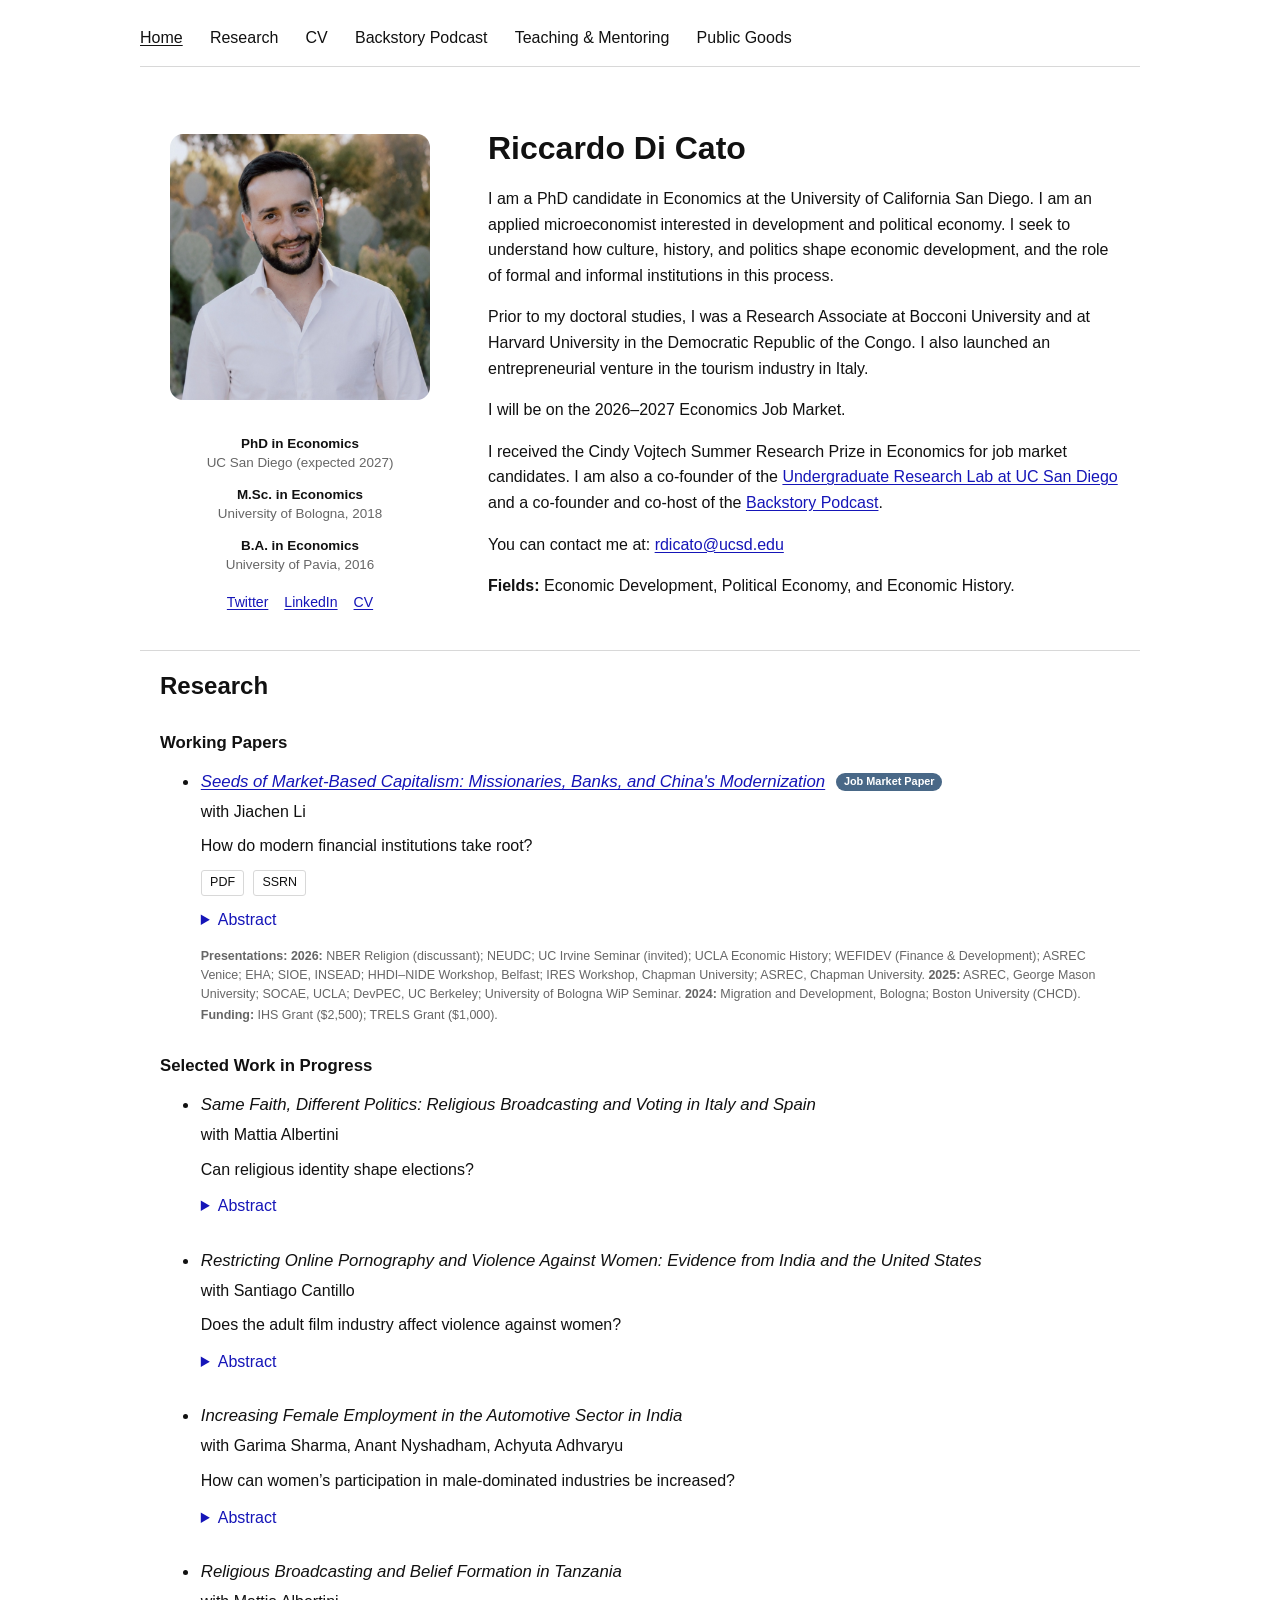
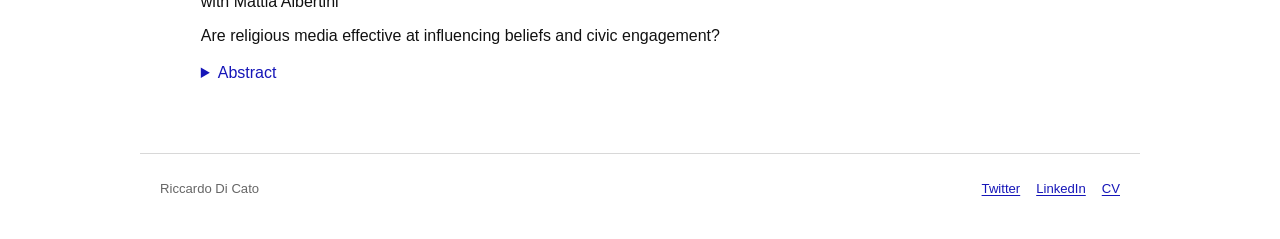
==== index.html @ 7172d078 "Publish latest job market paper" ====
<!doctype html>
<html lang="en">
<head>
  <meta charset="utf-8">
  <meta name="viewport" content="width=device-width, initial-scale=1">
  <meta name="description" content="Riccardo Di Cato, PhD candidate in Economics at UC San Diego.">
  <title>Riccardo Di Cato</title>
  <link rel="canonical" href="https://riccardodicato.com/">
  <meta property="og:type" content="website">
  <meta property="og:title" content="Riccardo Di Cato">
  <meta property="og:description" content="PhD candidate in Economics at UC San Diego working in development economics and political economy.">
  <meta property="og:url" content="https://riccardodicato.com/">
  <meta property="og:image" content="https://riccardodicato.com/assets/images/riccardo-di-cato-2026.jpg">
  <meta name="twitter:card" content="summary_large_image">
  <link rel="stylesheet" href="assets/css/site.css">
  <script type="application/ld+json">
  {
    "@context": "https://schema.org",
    "@type": "Person",
    "name": "Riccardo Di Cato",
    "url": "https://riccardodicato.com/",
    "image": "https://riccardodicato.com/assets/images/riccardo-di-cato-2026.jpg",
    "jobTitle": "PhD Candidate in Economics",
    "affiliation": {
      "@type": "CollegeOrUniversity",
      "name": "University of California San Diego"
    },
    "sameAs": [
      "https://x.com/CatoRiccardo",
      "https://www.linkedin.com/in/dicato/"
    ]
  }
  </script>
</head>
<body>
  <a class="skip-link" href="#home">Skip to content</a>
  <header class="site-header container">
    <nav class="site-nav" aria-label="Primary navigation">
      <a href="#home" aria-current="page">Home</a>
      <a href="#research">Research</a>
      <a href="assets/docs/riccardo-di-cato-cv.pdf?v=20261029220446" target="_blank" rel="noopener">CV</a>
      <a href="media/index.html">Backstory Podcast</a>
      <a href="teaching_research/index.html">Teaching &amp; Mentoring</a>
      <a href="blog/index.html">Public Goods</a>
    </nav>
  </header>

  <main>
    <section class="profile container" id="home">
      <aside class="profile-side">
        <img class="profile-photo" src="assets/images/riccardo-di-cato-2026.jpg" alt="Riccardo Di Cato" width="844" height="1000">
        <p><strong>PhD in Economics</strong>UC San Diego (expected 2027)</p>
        <p><strong>M.Sc. in Economics</strong>University of Bologna, 2018</p>
        <p><strong>B.A. in Economics</strong>University of Pavia, 2016</p>
        <div class="profile-links"><a href="https://x.com/CatoRiccardo" target="_blank" rel="noopener">Twitter</a><a href="https://www.linkedin.com/in/dicato/" target="_blank" rel="noopener">LinkedIn</a><a href="assets/docs/riccardo-di-cato-cv.pdf?v=20261029220446" target="_blank" rel="noopener">CV</a></div>
      </aside>
      <div class="profile-main">
        <h1>Riccardo Di Cato</h1>
        <p>I am a PhD candidate in Economics at the University of California San Diego. I am an applied microeconomist interested in development and political economy. I seek to understand how culture, history, and politics shape economic development, and the role of formal and informal institutions in this process.</p>
        <p>Prior to my doctoral studies, I was a Research Associate at Bocconi University and at Harvard University in the Democratic Republic of the Congo. I also launched an entrepreneurial venture in the tourism industry in Italy.</p>
        <p>I will be on the 2026–2027 Economics Job Market.</p>
        <p>I received the Cindy Vojtech Summer Research Prize in Economics for job market candidates. I am also a co-founder of the <a href="https://economics.ucsd.edu/undergraduate-program/resources/undergraduate-graduate-research-lab/index.html">Undergraduate Research Lab at UC San Diego</a> and a co-founder and co-host of the <a href="https://open.spotify.com/show/6C8bGPyEN6sFWgcxrxDUTs">Backstory Podcast</a>.</p>
        <p>You can contact me at: <a href="mailto:rdicato@ucsd.edu">rdicato@ucsd.edu</a></p>
        <p><strong>Fields:</strong> Economic Development, Political Economy, and Economic History.</p>
      </div>
    </section>

    <section class="section container" id="research">
      <h2><a href="research/index.html">Research</a></h2>
      <h3>Working Papers</h3>
      <ul class="paper-list">
        <li>
          <p class="paper-title"><a href="assets/docs/DiCatoJMP.pdf?v=20261029220446" target="_blank" rel="noopener">Seeds of Market-Based Capitalism: Missionaries, Banks, and China's Modernization</a> <span class="paper-label">Job Market Paper</span></p>
          <p class="coauthors">with Jiachen Li</p>
          <p class="research-question">How do modern financial institutions take root?</p>
          <div class="paper-actions"><a href="assets/docs/DiCatoJMP.pdf?v=20261029220446" target="_blank" rel="noopener">PDF</a><a href="https://papers.ssrn.com/sol3/papers.cfm?abstract_id=5039855" target="_blank" rel="noopener">SSRN</a></div>
          <details><summary>Abstract</summary><p>How do modern financial institutions take root? We study this question in the context of China, which transitioned from traditional to modern banking following its opening to foreign powers in the nineteenth century. We explore the role of Christian missionaries in shaping the adoption of modern banks. Missionaries were among the first foreigners to reach China’s interior and played an important role in educating future bankers and translating the Western knowledge needed to operate these new institutions. Before the Communist takeover in 1949, we use a staggered difference-in-differences design to show that missionary arrival increased the number of modern banks by 31% and, with a delay, the number of enterprises by 27%. We then estimate the long-run effects of mission exposure after 1949 using variation induced by the timing of railway construction relative to national missionary inflows. The effect of missionary activity on banking disappeared under Maoist central planning but re-emerged as markets reopened after 1978. Locations with greater historical mission exposure have higher GDP, more enterprises, and greater foreign investment, indicating broader effects on market-based capitalism. Our findings suggest that the adoption of new economic institutions depends on a complementarity between human capital and an institutional environment in which individuals can use their skills.</p></details>
          <div class="paper-meta"><p><strong>Presentations:</strong> <strong>2026:</strong> NBER Religion (discussant); NEUDC; UC Irvine Seminar (invited); UCLA Economic History; WEFIDEV (Finance &amp; Development); ASREC Venice; EHA; SIOE, INSEAD; HHDI–NIDE Workshop, Belfast; IRES Workshop, Chapman University; ASREC, Chapman University. <strong>2025:</strong> ASREC, George Mason University; SOCAE, UCLA; DevPEC, UC Berkeley; University of Bologna WiP Seminar. <strong>2024:</strong> Migration and Development, Bologna; Boston University (CHCD).</p><p><strong>Funding:</strong> IHS Grant ($2,500); TRELS Grant ($1,000).</p></div>
        </li>
      </ul>
      <h3>Selected Work in Progress</h3>
      <ul class="paper-list">
        <li><p class="paper-title"><em>Same Faith, Different Politics: Religious Broadcasting and Voting in Italy and Spain</em></p><p class="coauthors">with Mattia Albertini</p><p class="research-question">Can religious identity shape elections?</p><details><summary>Abstract</summary><p>How does exposure to the same religious message affect voting across different political contexts? We study <em>Radio Maria</em>, one of the world’s largest Catholic broadcasting networks, in Italy and Spain. We combine municipality-level election results with confidential transmitter data and exploit variation in radio reception induced by local topography, together with time variation from the expansion of the radio network. We find that radio exposure increases support for religiously aligned parties in both countries, but in different political directions. In Italy, exposure shifts votes toward parties in the center, while in Spain it shifts votes toward the right. These differences reflect the historical political representation of Catholic identity, which has been associated with the center in Italy and the right in Spain. The results show that a common religious message can produce different electoral responses depending on the political context in which voters receive it. More broadly, our polarization measures suggest that religious media can have very different implications for political polarization, potentially moderating it in one context while intensifying it in another.</p></details></li>
        <li><p class="paper-title"><em>Restricting Online Pornography and Violence Against Women: Evidence from India and the United States</em></p><p class="coauthors">with Santiago Cantillo</p><p class="research-question">Does the adult film industry affect violence against women?</p><details><summary>Abstract</summary><p>Governments increasingly restrict online pornography in an effort to reduce violence against women. The effect of such restrictions is theoretically ambiguous. Pornography may increase aggression through exposure to degrading or violent content, but it may also displace behaviors that create opportunities for violence. We study two large restrictions in two countries and find opposite effects. In the United States, state age-verification laws raised the cost of access, and induced the largest platforms to withdraw from the treated states. Exploiting the staggered adoption of the age-verification laws, as well as a comparison of adjacent counties across states, we find a decline of 1.3-1.4 (3%) monthly non-sexual assaults against female victims per 100,000 residents. In India, a 2018 nationwide order blocked 827 pornographic websites. We compare places with higher internet access before and after the policy, and instrument with a measure of how costly it was for a geographic location to access internet based on the number of lightnings in the area. In this context, we find that the policy ban increased annual rape incidents by 1.05 per 100,000 residents, while crimes not specifically directed at women do not rise. Both policies materially reduced access. Evidence on circumvention and substitution, offender age, and local age composition and household structure suggests that the balance between exposure and behavioral substitution differs across settings. Pornography restrictions therefore can have a differential effect on violence against women, and evaluating them requires attention to how users adjust to the regulations and to the local context.</p></details></li>
        <li><p class="paper-title"><em>Increasing Female Employment in the Automotive Sector in India</em></p><p class="coauthors">with Garima Sharma, Anant Nyshadham, Achyuta Adhvaryu</p><p class="research-question">How can women’s participation in male-dominated industries be increased?</p><details><summary>Abstract</summary><p>We study whether workplace amenities can help firms attract women into traditionally male-dominated industries. In partnership with a major automotive industry association in India, we conduct a randomized recruitment experiment comparing job offers that vary in the amenities associated with a factory job. These amenities include greater female coworker representation, the option to bring a friend or relative, female supervision, and female human-resources personnel and grievance support. Across 1,190 offers, the peer treatment increases take-up by an estimated 7.2 percentage points, while the other treatment arms have smaller point estimates. Estimated treatment effects are larger in periods with shorter average job-search duration, consistent with amenities having a greater influence on recruitment when outside employment options are better. The findings suggest that peer recruitment can help firms attract women and provide preliminary evidence that workers’ outside options shape their responses to workplace amenities.</p></details></li>
        <li><p class="paper-title"><em>Religious Broadcasting and Belief Formation in Tanzania</em></p><p class="coauthors">with Mattia Albertini</p><p class="research-question">Are religious media effective at influencing beliefs and civic engagement?</p><details><summary>Abstract</summary><p>Can mass religious broadcasting change religious identity and social behavior? We study the expansion of Radio Maria across Tanzania between 2001 and 2024. We combine the staggered rollout of the network’s transmitters with predicted signal strength, individual-level data from Afrobarometer and the Demographic and Health Surveys, and geocoded conflict data from ACLED. Our empirical strategy compares locations with similar proximity to transmitters but different signal reception because of local topography, while accounting for free-space signal, other radio coverage, and location and year fixed effects. Exposure to Radio Maria increases Catholic affiliation and reduces Protestant affiliation, with larger effects in places farther from historical Catholic missions. It also reduces in-person contact with religious leaders, consistent with radio partly substituting for traditional religious institutions. We find little change in most social and intergroup attitudes, but some reduction in conventional political engagement and an increase in protests and religiously connected events. These additional events are not accompanied by more fatalities or violence against civilians. The results show how religious media can reshape affiliation while also affecting civic mobilization.</p></details></li>
      </ul>
    </section>

  </main>

  <footer class="site-footer container"><span>Riccardo Di Cato</span><div class="footer-links"><a href="https://x.com/CatoRiccardo" target="_blank" rel="noopener">Twitter</a><a href="https://www.linkedin.com/in/dicato/" target="_blank" rel="noopener">LinkedIn</a><a href="assets/docs/riccardo-di-cato-cv.pdf?v=20261029220446" target="_blank" rel="noopener">CV</a></div></footer>
</body>
</html>
---- assets/css/site.css ----
:root {
  --text: #111;
  --muted: #666;
  --line: #d8d8d8;
  --link: #1515b8;
  --max: 1000px;
}

* { box-sizing: border-box; }
html { scroll-behavior: smooth; }
body {
  margin: 0;
  color: var(--text);
  background: #fff;
  font-family: Arial, Helvetica, sans-serif;
  font-size: 16px;
  line-height: 1.6;
}
img { max-width: 100%; }
a { color: var(--link); text-underline-offset: 0.12em; }
a:hover { color: #000; }
:focus-visible { outline: 2px solid var(--link); outline-offset: 3px; }

.skip-link {
  position: fixed;
  top: 0;
  left: 0;
  z-index: 50;
  padding: 0.5rem 0.75rem;
  color: #fff;
  background: #000;
  transform: translateY(-120%);
}
.skip-link:focus { transform: translateY(0); }

.container {
  width: min(var(--max), calc(100% - 2rem));
  margin-inline: auto;
}

.site-header { padding-top: 0.55rem; }
.site-nav {
  min-height: 58px;
  display: flex;
  align-items: center;
  gap: 1.7rem;
  border-bottom: 1px solid var(--line);
}
.site-nav a {
  color: var(--text);
  text-decoration: none;
}
.site-nav a:hover,
.site-nav a[aria-current="page"] { text-decoration: underline; }
.menu-button { display: none; }

.profile {
  display: grid;
  grid-template-columns: 280px minmax(0, 1fr);
  gap: 3rem;
  align-items: start;
  padding: 4.2rem 1.25rem 2.2rem;
}
.profile-side { text-align: center; }
.profile-photo {
  width: 260px;
  height: 266px;
  margin: 0 auto 0.9rem;
  border-radius: 5%;
  object-fit: cover;
  object-position: 50% 24%;
}
.profile-side p { margin: 0.75rem 0; color: var(--muted); font-size: 0.84rem; line-height: 1.45; }
.profile-side strong { display: block; color: var(--text); }
.profile-links { display: flex; justify-content: center; gap: 1rem; margin-top: 1rem; font-size: 0.88rem; }
.profile-main h1 {
  margin: -0.35rem 0 1.1rem;
  font-size: 2rem;
  line-height: 1.25;
}
.profile-main p { margin: 0 0 1rem; }

.section {
  padding: 1.2rem 1.25rem 2.4rem;
  border-top: 1px solid var(--line);
  scroll-margin-top: 1rem;
}
.section h2 {
  margin: 0 0 1.55rem;
  font-size: 1.5rem;
  line-height: 1.3;
}
.section h2 a { color: inherit; text-decoration: none; }
.section h2 a:hover { text-decoration: underline; }
.section h3 { margin: 1.8rem 0 0.75rem; font-size: 1.05rem; }

.paper-list { margin: 0; padding-left: 2.45rem; }
.paper-list > li { padding-left: 0.1rem; margin-bottom: 1.8rem; }
.paper-label {
  display: inline-block;
  margin-left: 0.4rem;
  padding: 0.1rem 0.48rem;
  border-radius: 999px;
  color: #fff;
  background: #496887;
  font-size: 0.68rem;
  font-weight: 600;
  line-height: 1.35;
  vertical-align: 0.1rem;
  white-space: nowrap;
}
.paper-title { margin: 0; font-size: 1.05rem; }
.paper-title a { font-style: italic; }
.coauthors { margin: 0.2rem 0 0.55rem; }
.research-question { margin: 0.55rem 0 0.7rem; }
.paper-actions { display: flex; flex-wrap: wrap; gap: 0.55rem; margin: 0.45rem 0 0.7rem; }
.paper-actions a {
  padding: 0.12rem 0.52rem;
  border: 1px solid var(--line);
  border-radius: 3px;
  color: var(--text);
  font-size: 0.78rem;
  text-decoration: none;
}
.paper-actions a:hover { border-color: var(--text); }
details { margin: 0.6rem 0; }
summary { width: fit-content; cursor: pointer; color: var(--link); }
details p { max-width: 850px; margin: 0.7rem 0 0; color: var(--muted); }
.paper-meta { margin-top: 0.9rem; color: var(--muted); font-size: 0.78rem; line-height: 1.5; }
.paper-meta p { margin: 0.15rem 0; }

.episode-grid {
  display: grid;
  grid-template-columns: repeat(3, minmax(0, 1fr));
  gap: 0.9rem;
  margin: 1.4rem 0 1.1rem;
}
.episode-card {
  display: flex;
  min-height: 230px;
  flex-direction: column;
  padding: 1.05rem;
  border: 1px solid var(--line);
  border-radius: 5px;
  background: #fff;
  transition: transform 160ms ease, border-color 160ms ease, box-shadow 160ms ease;
}
.episode-card:hover { transform: translateY(-2px); border-color: #aaa; box-shadow: 0 7px 18px rgba(0,0,0,0.06); }
.episode-card h3 { margin: 0.35rem 0 0.55rem; line-height: 1.4; }
.episode-card h3 a { color: var(--text); text-decoration: none; }
.episode-card h3 a:hover { color: var(--link); }
.episode-card p { margin: 0 0 1rem; color: var(--muted); font-size: 0.88rem; }
.episode-kicker { color: var(--muted); font-size: 0.72rem; letter-spacing: 0.04em; text-transform: uppercase; }
.listen-link { margin-top: auto; font-size: 0.82rem; text-decoration: none; }
.podcast-platforms { margin-top: 1rem; }

.simple-grid {
  display: grid;
  grid-template-columns: repeat(2, minmax(0, 1fr));
  gap: 2.5rem;
}
.simple-grid h3 { margin-top: 0; }
.plain-list { margin: 0; padding-left: 1.25rem; }
.plain-list li + li { margin-top: 0.35rem; }

.post-list { display: grid; gap: 1.5rem; }
.post-preview h3 { margin: 0 0 0.25rem; }
.post-preview p { margin: 0.2rem 0; }
.meta { color: var(--muted); font-size: 0.85rem; }

.page-heading { padding: 3rem 1.25rem 1.8rem; }
.page-heading h1 { margin: 0 0 0.8rem; font-size: 2rem; }
.page-lede { max-width: 680px; margin: 0; color: var(--muted); }
.prose { max-width: 760px; padding: 0 1.25rem 3rem; }
.prose h2 { margin-top: 2.4rem; font-size: 1.45rem; }
.prose h3 { margin-top: 1.8rem; font-size: 1.05rem; }
.prose li + li { margin-top: 0.45rem; }

.cv-links { display: flex; flex-wrap: wrap; gap: 1rem; margin-bottom: 1.5rem; }
.pdf-frame { width: 100%; height: 78vh; min-height: 600px; border: 1px solid var(--line); }
.cv-page { margin: 0; overflow: hidden; }
.cv-direct {
  position: relative;
  width: 100vw;
  height: 100vh;
  background: #e7e7e7;
}
.cv-direct .pdf-frame { width: 100%; height: 100%; min-height: 100vh; border: 0; }
.cv-download {
  position: fixed;
  top: 0.75rem;
  right: 1.25rem;
  z-index: 2;
  padding: 0.4rem 0.7rem;
  border: 1px solid var(--line);
  background: #fff;
  font-size: 0.82rem;
}

/* Long-form posts retain their original dated URLs. */
.nav-wrap {
  width: min(var(--max), calc(100% - 2rem));
  min-height: 58px;
  margin-inline: auto;
  display: flex;
  align-items: center;
  border-bottom: 1px solid var(--line);
}
.nav-wrap .brand { display: none; }
.nav-wrap .site-nav { border: 0; }
.nav-toggle { display: none; }
.page-intro { width: min(760px, calc(100% - 2rem)); margin-inline: auto; padding: 3rem 0 1.5rem; }
.page-intro .eyebrow { margin: 0 0 0.5rem; color: var(--muted); font-size: 0.85rem; }
.page-intro h1 { margin: 0 0 0.8rem; font-size: 2rem; line-height: 1.25; }
.page-intro .lede { margin: 0 0 0.8rem; }
.content-grid { width: min(760px, calc(100% - 2rem)); margin-inline: auto; }
.content-grid.section { border-top: 1px solid var(--line); padding-top: 1rem; }
.content-grid .prose { padding-inline: 0; }
.sidebar-card { display: none; }
.footer-wrap { width: min(var(--max), calc(100% - 2rem)); margin-inline: auto; display: flex; justify-content: space-between; gap: 1.5rem; }
.button-row { display: flex; flex-wrap: wrap; gap: 1rem; }
.button { color: var(--link); }

.section-heading-row {
  display: flex;
  justify-content: space-between;
  gap: 2rem;
  align-items: flex-start;
  margin-bottom: 1.6rem;
}
.section-heading-row h2 { margin-bottom: 0.3rem; }
.section-intro { margin: 0; color: var(--muted); }
.document-link {
  flex: none;
  margin-top: 0.15rem;
  padding: 0.42rem 0.7rem;
  border: 1px solid var(--line);
  border-radius: 3px;
  color: var(--text);
  font-size: 0.82rem;
  text-decoration: none;
}
.document-link:hover { border-color: var(--text); }
.teaching-block {
  padding: 1.35rem 0 0.2rem;
  border-top: 1px solid var(--line);
}
.teaching-block h3 { margin: 0; font-size: 1.08rem; }
.institution-meta { margin: 0.15rem 0 1rem; color: var(--muted); font-size: 0.85rem; }
.course-groups {
  display: block;
}
.course-groups h4 { margin: 0 0 0.55rem; color: var(--muted); font-size: 0.78rem; font-weight: 600; }
.course-list { margin: 0; padding: 0; list-style: none; }
.course-list li {
  display: grid;
  grid-template-columns: minmax(0, 1fr) minmax(120px, 0.65fr);
  gap: 1rem;
  padding: 0.56rem 0;
  border-top: 1px solid #ececec;
  line-height: 1.42;
}
.course-list li > span:last-child { color: var(--muted); font-size: 0.86rem; }
.graduate-courses li {
  padding-left: 0.72rem;
  border-left: 3px solid #9bb8c9;
}
.level-label {
  display: inline-block;
  margin-left: 0.35rem;
  padding: 0.06rem 0.34rem;
  border: 1px solid #b9cbd6;
  border-radius: 999px;
  color: #294e64;
  background: #f3f7f9;
  font-size: 0.68rem;
  font-weight: 600;
  vertical-align: 0.08rem;
}
.compact-block { margin-top: 1.5rem; }
.bocconi-courses { max-width: 710px; }
.bocconi-courses li { grid-template-columns: 1fr; }
.mentoring-panel { max-width: 820px; }
.mentoring-panel h3 { margin-top: 0; }
.mentoring-panel p { margin: 0 0 0.85rem; }

.site-footer {
  display: flex;
  justify-content: space-between;
  gap: 1.5rem;
  padding: 1.5rem 1.25rem 2.5rem;
  border-top: 1px solid var(--line);
  color: var(--muted);
  font-size: 0.82rem;
}
.footer-links { display: flex; flex-wrap: wrap; gap: 1rem; }

@media (max-width: 720px) {
  .site-nav { gap: 0.9rem; overflow-x: auto; padding-bottom: 0.1rem; font-size: 0.9rem; white-space: nowrap; }
  .profile { grid-template-columns: 1fr; gap: 2.2rem; padding-top: 2.8rem; }
  .profile-side { max-width: 330px; margin-inline: auto; }
  .profile-main h1 { font-size: 1.8rem; }
  .simple-grid { grid-template-columns: 1fr; gap: 1.4rem; }
  .section-heading-row { display: block; }
  .document-link { display: inline-block; margin-top: 1rem; }
  .course-groups { grid-template-columns: 1fr; gap: 1.5rem; }
  .episode-grid { grid-template-columns: 1fr; }
  .episode-card { min-height: 0; }
}

@media (max-width: 480px) {
  body { font-size: 15px; }
  .container { width: min(100% - 1rem, var(--max)); }
  .site-nav { min-height: 52px; }
  .profile, .section, .page-heading, .prose, .site-footer { padding-left: 0.75rem; padding-right: 0.75rem; }
  .profile-photo { width: min(260px, 100%); }
  .course-list li { grid-template-columns: 1fr; gap: 0.2rem; }
  .paper-list { padding-left: 1.5rem; }
  .site-footer { flex-direction: column; }
}

@media (prefers-reduced-motion: reduce) {
  html { scroll-behavior: auto; }
}
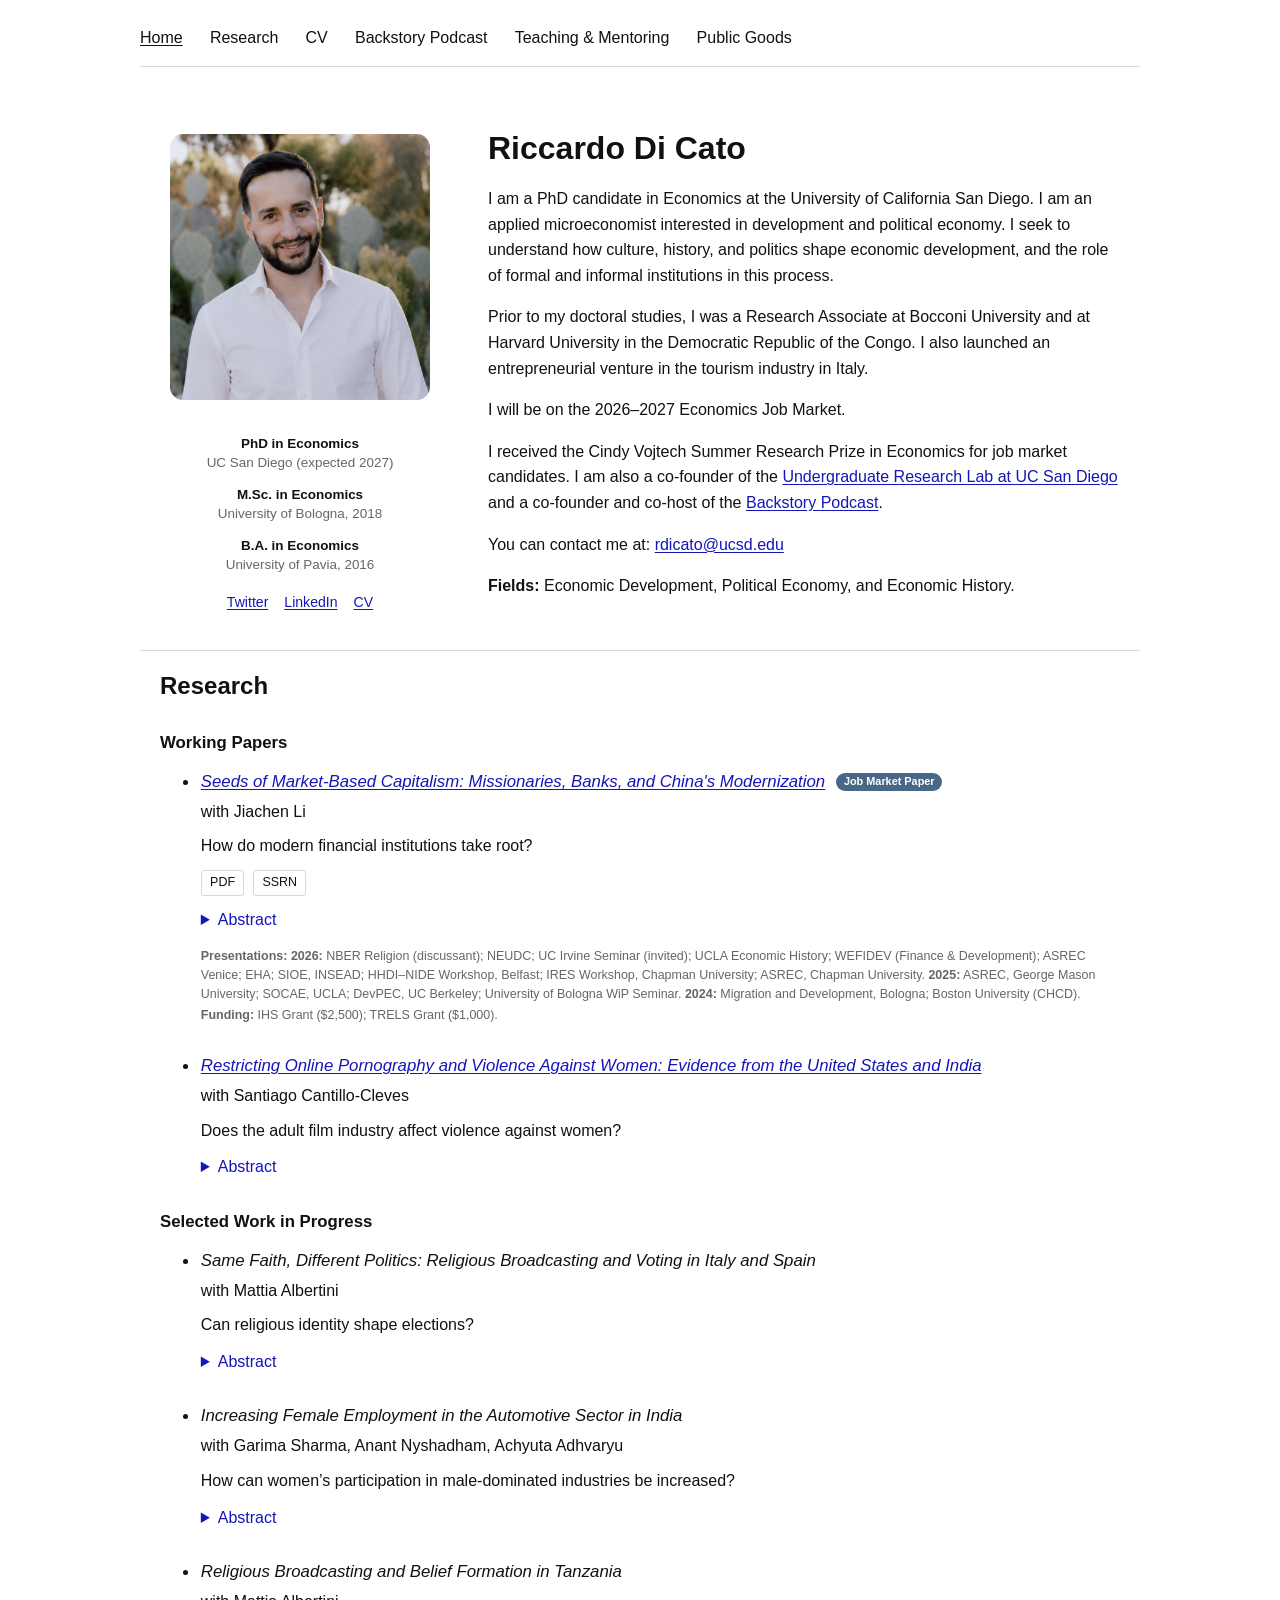
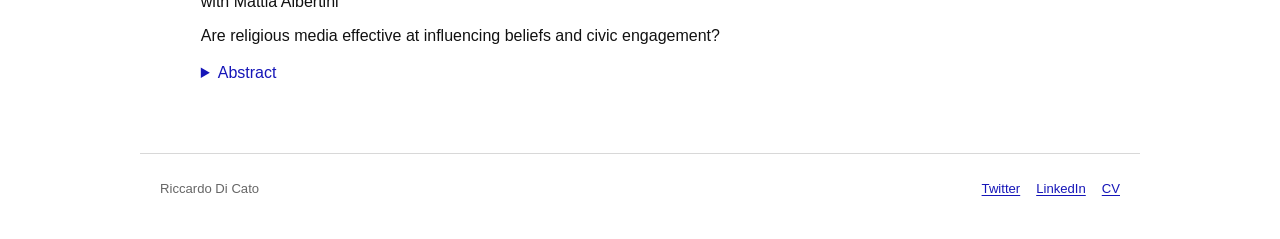
==== commit d4026a75: "Publish pornography paper as working paper" ====
--- a/index.html
+++ b/index.html
@@ -38,7 +38,7 @@
     <nav class="site-nav" aria-label="Primary navigation">
       <a href="#home" aria-current="page">Home</a>
       <a href="#research">Research</a>
-      <a href="assets/docs/riccardo-di-cato-cv.pdf?v=20261029220446" target="_blank" rel="noopener">CV</a>
+      <a href="assets/docs/riccardo-di-cato-cv.pdf?v=20261029235854" target="_blank" rel="noopener">CV</a>
       <a href="media/index.html">Backstory Podcast</a>
       <a href="teaching_research/index.html">Teaching &amp; Mentoring</a>
       <a href="blog/index.html">Public Goods</a>
@@ -52,7 +52,7 @@
         <p><strong>PhD in Economics</strong>UC San Diego (expected 2027)</p>
         <p><strong>M.Sc. in Economics</strong>University of Bologna, 2018</p>
         <p><strong>B.A. in Economics</strong>University of Pavia, 2016</p>
-        <div class="profile-links"><a href="https://x.com/CatoRiccardo" target="_blank" rel="noopener">Twitter</a><a href="https://www.linkedin.com/in/dicato/" target="_blank" rel="noopener">LinkedIn</a><a href="assets/docs/riccardo-di-cato-cv.pdf?v=20261029220446" target="_blank" rel="noopener">CV</a></div>
+        <div class="profile-links"><a href="https://x.com/CatoRiccardo" target="_blank" rel="noopener">Twitter</a><a href="https://www.linkedin.com/in/dicato/" target="_blank" rel="noopener">LinkedIn</a><a href="assets/docs/riccardo-di-cato-cv.pdf?v=20261029235854" target="_blank" rel="noopener">CV</a></div>
       </aside>
       <div class="profile-main">
         <h1>Riccardo Di Cato</h1>
@@ -70,18 +70,18 @@
       <h3>Working Papers</h3>
       <ul class="paper-list">
         <li>
-          <p class="paper-title"><a href="assets/docs/DiCatoJMP.pdf?v=20261029220446" target="_blank" rel="noopener">Seeds of Market-Based Capitalism: Missionaries, Banks, and China's Modernization</a> <span class="paper-label">Job Market Paper</span></p>
+          <p class="paper-title"><a href="assets/docs/DiCatoJMP.pdf?v=20261029235854" target="_blank" rel="noopener">Seeds of Market-Based Capitalism: Missionaries, Banks, and China's Modernization</a> <span class="paper-label">Job Market Paper</span></p>
           <p class="coauthors">with Jiachen Li</p>
           <p class="research-question">How do modern financial institutions take root?</p>
-          <div class="paper-actions"><a href="assets/docs/DiCatoJMP.pdf?v=20261029220446" target="_blank" rel="noopener">PDF</a><a href="https://papers.ssrn.com/sol3/papers.cfm?abstract_id=5039855" target="_blank" rel="noopener">SSRN</a></div>
+          <div class="paper-actions"><a href="assets/docs/DiCatoJMP.pdf?v=20261029235854" target="_blank" rel="noopener">PDF</a><a href="https://papers.ssrn.com/sol3/papers.cfm?abstract_id=5039855" target="_blank" rel="noopener">SSRN</a></div>
           <details><summary>Abstract</summary><p>How do modern financial institutions take root? We study this question in the context of China, which transitioned from traditional to modern banking following its opening to foreign powers in the nineteenth century. We explore the role of Christian missionaries in shaping the adoption of modern banks. Missionaries were among the first foreigners to reach China’s interior and played an important role in educating future bankers and translating the Western knowledge needed to operate these new institutions. Before the Communist takeover in 1949, we use a staggered difference-in-differences design to show that missionary arrival increased the number of modern banks by 31% and, with a delay, the number of enterprises by 27%. We then estimate the long-run effects of mission exposure after 1949 using variation induced by the timing of railway construction relative to national missionary inflows. The effect of missionary activity on banking disappeared under Maoist central planning but re-emerged as markets reopened after 1978. Locations with greater historical mission exposure have higher GDP, more enterprises, and greater foreign investment, indicating broader effects on market-based capitalism. Our findings suggest that the adoption of new economic institutions depends on a complementarity between human capital and an institutional environment in which individuals can use their skills.</p></details>
           <div class="paper-meta"><p><strong>Presentations:</strong> <strong>2026:</strong> NBER Religion (discussant); NEUDC; UC Irvine Seminar (invited); UCLA Economic History; WEFIDEV (Finance &amp; Development); ASREC Venice; EHA; SIOE, INSEAD; HHDI–NIDE Workshop, Belfast; IRES Workshop, Chapman University; ASREC, Chapman University. <strong>2025:</strong> ASREC, George Mason University; SOCAE, UCLA; DevPEC, UC Berkeley; University of Bologna WiP Seminar. <strong>2024:</strong> Migration and Development, Bologna; Boston University (CHCD).</p><p><strong>Funding:</strong> IHS Grant ($2,500); TRELS Grant ($1,000).</p></div>
         </li>
+        <li><p class="paper-title"><a href="assets/docs/CantilloDiCato_PornographyRestrictions.pdf?v=20261029235854" target="_blank" rel="noopener"><em>Restricting Online Pornography and Violence Against Women: Evidence from the United States and India</em></a></p><p class="coauthors">with Santiago Cantillo-Cleves</p><p class="research-question">Does the adult film industry affect violence against women?</p><details><summary>Abstract</summary><p>Governments increasingly restrict online pornography in an effort to reduce violence against women. The effect of such restrictions is theoretically ambiguous. Pornography may increase aggression through exposure to degrading or violent content, but it may also displace behaviors that create opportunities for violence. We study two large restrictions in two countries and find opposite effects. In the United States, state age-verification laws raised the cost of access, and induced the largest platforms to withdraw from the treated states. Exploiting the staggered adoption of the age-verification laws, as well as a comparison of adjacent counties across states, we find a decline of 1.4 (3%) monthly non-sexual assaults against female victims per 100,000 residents. In India, a 2018 nationwide order blocked 827 pornographic websites. We compare places with higher internet access before and after the policy, and instrument with a measure of how costly it was for a geographic location to access internet based on the number of lightnings in the area. We find that the policy ban increased annual rape incidents by 1.05 per 100,000 residents in India, while crimes not specifically directed at women do not rise. Both policies materially reduced access. Evidence on circumvention and substitution, offender age, and local age composition and household structure suggests that the balance between exposure and behavioral substitution differs across settings. Pornography restrictions therefore can have a differential effect on violence against women, and evaluating them requires attention to how users adjust to the regulations and to the local context.</p></details></li>
       </ul>
       <h3>Selected Work in Progress</h3>
       <ul class="paper-list">
         <li><p class="paper-title"><em>Same Faith, Different Politics: Religious Broadcasting and Voting in Italy and Spain</em></p><p class="coauthors">with Mattia Albertini</p><p class="research-question">Can religious identity shape elections?</p><details><summary>Abstract</summary><p>How does exposure to the same religious message affect voting across different political contexts? We study <em>Radio Maria</em>, one of the world’s largest Catholic broadcasting networks, in Italy and Spain. We combine municipality-level election results with confidential transmitter data and exploit variation in radio reception induced by local topography, together with time variation from the expansion of the radio network. We find that radio exposure increases support for religiously aligned parties in both countries, but in different political directions. In Italy, exposure shifts votes toward parties in the center, while in Spain it shifts votes toward the right. These differences reflect the historical political representation of Catholic identity, which has been associated with the center in Italy and the right in Spain. The results show that a common religious message can produce different electoral responses depending on the political context in which voters receive it. More broadly, our polarization measures suggest that religious media can have very different implications for political polarization, potentially moderating it in one context while intensifying it in another.</p></details></li>
-        <li><p class="paper-title"><em>Restricting Online Pornography and Violence Against Women: Evidence from India and the United States</em></p><p class="coauthors">with Santiago Cantillo</p><p class="research-question">Does the adult film industry affect violence against women?</p><details><summary>Abstract</summary><p>Governments increasingly restrict online pornography in an effort to reduce violence against women. The effect of such restrictions is theoretically ambiguous. Pornography may increase aggression through exposure to degrading or violent content, but it may also displace behaviors that create opportunities for violence. We study two large restrictions in two countries and find opposite effects. In the United States, state age-verification laws raised the cost of access, and induced the largest platforms to withdraw from the treated states. Exploiting the staggered adoption of the age-verification laws, as well as a comparison of adjacent counties across states, we find a decline of 1.3-1.4 (3%) monthly non-sexual assaults against female victims per 100,000 residents. In India, a 2018 nationwide order blocked 827 pornographic websites. We compare places with higher internet access before and after the policy, and instrument with a measure of how costly it was for a geographic location to access internet based on the number of lightnings in the area. In this context, we find that the policy ban increased annual rape incidents by 1.05 per 100,000 residents, while crimes not specifically directed at women do not rise. Both policies materially reduced access. Evidence on circumvention and substitution, offender age, and local age composition and household structure suggests that the balance between exposure and behavioral substitution differs across settings. Pornography restrictions therefore can have a differential effect on violence against women, and evaluating them requires attention to how users adjust to the regulations and to the local context.</p></details></li>
         <li><p class="paper-title"><em>Increasing Female Employment in the Automotive Sector in India</em></p><p class="coauthors">with Garima Sharma, Anant Nyshadham, Achyuta Adhvaryu</p><p class="research-question">How can women’s participation in male-dominated industries be increased?</p><details><summary>Abstract</summary><p>We study whether workplace amenities can help firms attract women into traditionally male-dominated industries. In partnership with a major automotive industry association in India, we conduct a randomized recruitment experiment comparing job offers that vary in the amenities associated with a factory job. These amenities include greater female coworker representation, the option to bring a friend or relative, female supervision, and female human-resources personnel and grievance support. Across 1,190 offers, the peer treatment increases take-up by an estimated 7.2 percentage points, while the other treatment arms have smaller point estimates. Estimated treatment effects are larger in periods with shorter average job-search duration, consistent with amenities having a greater influence on recruitment when outside employment options are better. The findings suggest that peer recruitment can help firms attract women and provide preliminary evidence that workers’ outside options shape their responses to workplace amenities.</p></details></li>
         <li><p class="paper-title"><em>Religious Broadcasting and Belief Formation in Tanzania</em></p><p class="coauthors">with Mattia Albertini</p><p class="research-question">Are religious media effective at influencing beliefs and civic engagement?</p><details><summary>Abstract</summary><p>Can mass religious broadcasting change religious identity and social behavior? We study the expansion of Radio Maria across Tanzania between 2001 and 2024. We combine the staggered rollout of the network’s transmitters with predicted signal strength, individual-level data from Afrobarometer and the Demographic and Health Surveys, and geocoded conflict data from ACLED. Our empirical strategy compares locations with similar proximity to transmitters but different signal reception because of local topography, while accounting for free-space signal, other radio coverage, and location and year fixed effects. Exposure to Radio Maria increases Catholic affiliation and reduces Protestant affiliation, with larger effects in places farther from historical Catholic missions. It also reduces in-person contact with religious leaders, consistent with radio partly substituting for traditional religious institutions. We find little change in most social and intergroup attitudes, but some reduction in conventional political engagement and an increase in protests and religiously connected events. These additional events are not accompanied by more fatalities or violence against civilians. The results show how religious media can reshape affiliation while also affecting civic mobilization.</p></details></li>
       </ul>
@@ -89,6 +89,6 @@
 
   </main>
 
-  <footer class="site-footer container"><span>Riccardo Di Cato</span><div class="footer-links"><a href="https://x.com/CatoRiccardo" target="_blank" rel="noopener">Twitter</a><a href="https://www.linkedin.com/in/dicato/" target="_blank" rel="noopener">LinkedIn</a><a href="assets/docs/riccardo-di-cato-cv.pdf?v=20261029220446" target="_blank" rel="noopener">CV</a></div></footer>
+  <footer class="site-footer container"><span>Riccardo Di Cato</span><div class="footer-links"><a href="https://x.com/CatoRiccardo" target="_blank" rel="noopener">Twitter</a><a href="https://www.linkedin.com/in/dicato/" target="_blank" rel="noopener">LinkedIn</a><a href="assets/docs/riccardo-di-cato-cv.pdf?v=20261029235854" target="_blank" rel="noopener">CV</a></div></footer>
 </body>
 </html>
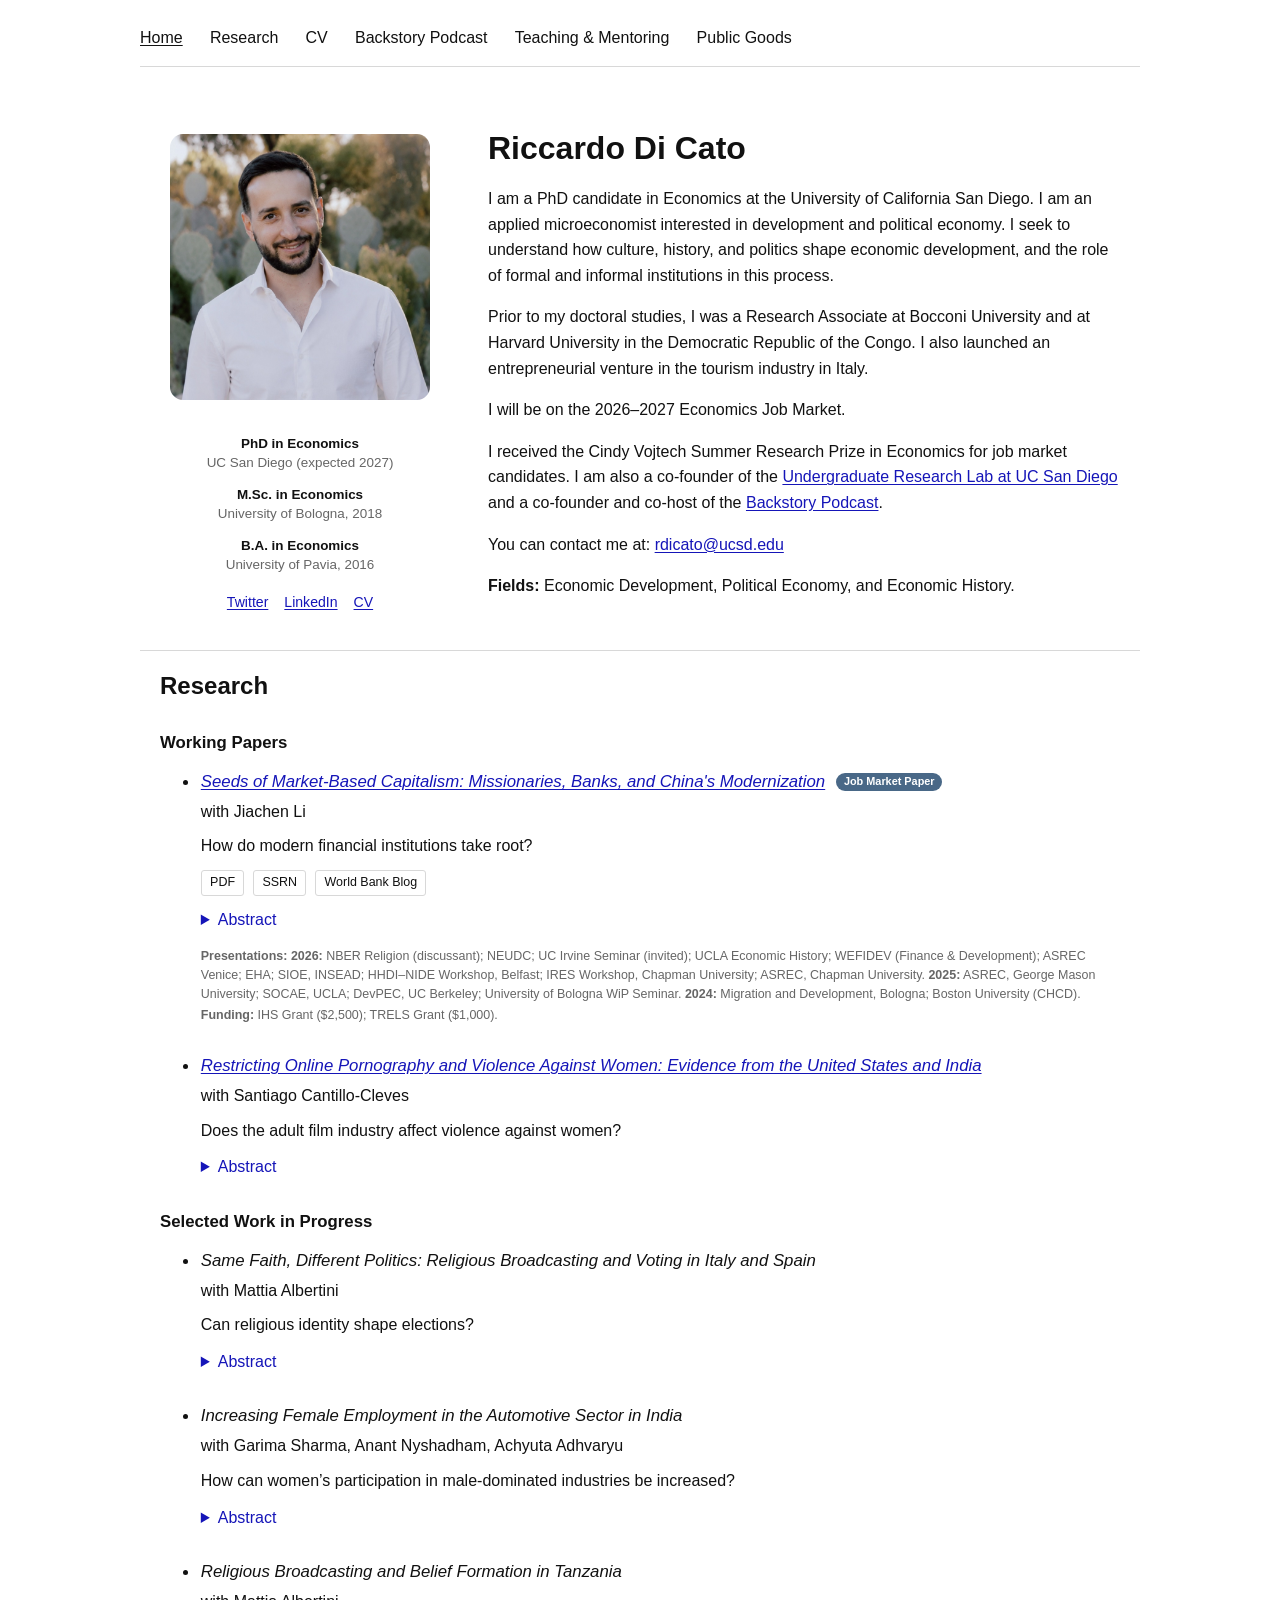
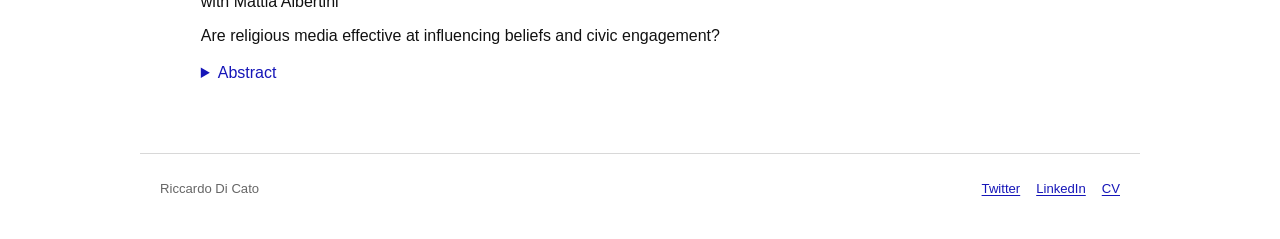
==== commit a440f1c2: "Link World Bank blog from job market paper" ====
--- a/index.html
+++ b/index.html
@@ -38,7 +38,7 @@
     <nav class="site-nav" aria-label="Primary navigation">
       <a href="#home" aria-current="page">Home</a>
       <a href="#research">Research</a>
-      <a href="assets/docs/riccardo-di-cato-cv.pdf?v=20261029235854" target="_blank" rel="noopener">CV</a>
+      <a href="assets/docs/riccardo-di-cato-cv.pdf?v=20261103231024" target="_blank" rel="noopener">CV</a>
       <a href="media/index.html">Backstory Podcast</a>
       <a href="teaching_research/index.html">Teaching &amp; Mentoring</a>
       <a href="blog/index.html">Public Goods</a>
@@ -52,7 +52,7 @@
         <p><strong>PhD in Economics</strong>UC San Diego (expected 2027)</p>
         <p><strong>M.Sc. in Economics</strong>University of Bologna, 2018</p>
         <p><strong>B.A. in Economics</strong>University of Pavia, 2016</p>
-        <div class="profile-links"><a href="https://x.com/CatoRiccardo" target="_blank" rel="noopener">Twitter</a><a href="https://www.linkedin.com/in/dicato/" target="_blank" rel="noopener">LinkedIn</a><a href="assets/docs/riccardo-di-cato-cv.pdf?v=20261029235854" target="_blank" rel="noopener">CV</a></div>
+        <div class="profile-links"><a href="https://x.com/CatoRiccardo" target="_blank" rel="noopener">Twitter</a><a href="https://www.linkedin.com/in/dicato/" target="_blank" rel="noopener">LinkedIn</a><a href="assets/docs/riccardo-di-cato-cv.pdf?v=20261103231024" target="_blank" rel="noopener">CV</a></div>
       </aside>
       <div class="profile-main">
         <h1>Riccardo Di Cato</h1>
@@ -70,14 +70,18 @@
       <h3>Working Papers</h3>
       <ul class="paper-list">
         <li>
-          <p class="paper-title"><a href="assets/docs/DiCatoJMP.pdf?v=20261029235854" target="_blank" rel="noopener">Seeds of Market-Based Capitalism: Missionaries, Banks, and China's Modernization</a> <span class="paper-label">Job Market Paper</span></p>
+          <p class="paper-title"><a href="assets/docs/DiCatoJMP.pdf?v=20261103231024" target="_blank" rel="noopener">Seeds of Market-Based Capitalism: Missionaries, Banks, and China's Modernization</a> <span class="paper-label">Job Market Paper</span></p>
           <p class="coauthors">with Jiachen Li</p>
           <p class="research-question">How do modern financial institutions take root?</p>
-          <div class="paper-actions"><a href="assets/docs/DiCatoJMP.pdf?v=20261029235854" target="_blank" rel="noopener">PDF</a><a href="https://papers.ssrn.com/sol3/papers.cfm?abstract_id=5039855" target="_blank" rel="noopener">SSRN</a></div>
-          <details><summary>Abstract</summary><p>How do modern financial institutions take root? We study this question in the context of China, which transitioned from traditional to modern banking following its opening to foreign powers in the nineteenth century. We explore the role of Christian missionaries in shaping the adoption of modern banks. Missionaries were among the first foreigners to reach China’s interior and played an important role in educating future bankers and translating the Western knowledge needed to operate these new institutions. Before the Communist takeover in 1949, we use a staggered difference-in-differences design to show that missionary arrival increased the number of modern banks by 31% and, with a delay, the number of enterprises by 27%. We then estimate the long-run effects of mission exposure after 1949 using variation induced by the timing of railway construction relative to national missionary inflows. The effect of missionary activity on banking disappeared under Maoist central planning but re-emerged as markets reopened after 1978. Locations with greater historical mission exposure have higher GDP, more enterprises, and greater foreign investment, indicating broader effects on market-based capitalism. Our findings suggest that the adoption of new economic institutions depends on a complementarity between human capital and an institutional environment in which individuals can use their skills.</p></details>
+          <div class="paper-actions">
+            <a href="assets/docs/DiCatoJMP.pdf?v=20261103231024" target="_blank" rel="noopener">PDF</a>
+            <a href="https://papers.ssrn.com/sol3/papers.cfm?abstract_id=5039855" target="_blank" rel="noopener">SSRN</a>
+            <a href="https://blogs.worldbank.org/en/impactevaluations/what-are-the-origins-of-china-s-market-based-capitalism--guest-p" target="_blank" rel="noopener">World Bank Blog</a>
+          </div>
+          <details><summary>Abstract</summary><p>How do modern financial institutions take root? We study this question in the context of China, which transitioned from traditional to modern banking following its opening to foreign powers in the nineteenth century. We explore the role of Christian missionaries in shaping the adoption of modern banks. Missionaries were among the first foreigners to reach China’s interior and played an important role in educating future bankers and translating the Western knowledge needed to operate these new institutions. Before the Communist takeover in 1949, we use a staggered difference-in-differences design to show that missionary arrival increased the number of modern banks by 31% and, with a delay, the number of enterprises by 27%. We then estimate the long-run effects of mission exposure after 1949 using variation induced by the timing of railway construction relative to national missionary inflows. The effect of missionary activity on banking disappeared under Maoist central planning but re-emerged as markets reopened after 1978. Evidence on surviving bankers and returning elites suggests that historical human capital became valuable again as China reopened to markets and reformed its financial system in 1984. Beyond banking, locations with greater historical mission exposure have higher GDP, more enterprises, and greater foreign investment. These findings suggest that missionaries planted the seeds of market-based capitalism, which lay dormant before re-emerging to shape China's modern development.</p></details>
           <div class="paper-meta"><p><strong>Presentations:</strong> <strong>2026:</strong> NBER Religion (discussant); NEUDC; UC Irvine Seminar (invited); UCLA Economic History; WEFIDEV (Finance &amp; Development); ASREC Venice; EHA; SIOE, INSEAD; HHDI–NIDE Workshop, Belfast; IRES Workshop, Chapman University; ASREC, Chapman University. <strong>2025:</strong> ASREC, George Mason University; SOCAE, UCLA; DevPEC, UC Berkeley; University of Bologna WiP Seminar. <strong>2024:</strong> Migration and Development, Bologna; Boston University (CHCD).</p><p><strong>Funding:</strong> IHS Grant ($2,500); TRELS Grant ($1,000).</p></div>
         </li>
-        <li><p class="paper-title"><a href="assets/docs/CantilloDiCato_PornographyRestrictions.pdf?v=20261029235854" target="_blank" rel="noopener"><em>Restricting Online Pornography and Violence Against Women: Evidence from the United States and India</em></a></p><p class="coauthors">with Santiago Cantillo-Cleves</p><p class="research-question">Does the adult film industry affect violence against women?</p><details><summary>Abstract</summary><p>Governments increasingly restrict online pornography in an effort to reduce violence against women. The effect of such restrictions is theoretically ambiguous. Pornography may increase aggression through exposure to degrading or violent content, but it may also displace behaviors that create opportunities for violence. We study two large restrictions in two countries and find opposite effects. In the United States, state age-verification laws raised the cost of access, and induced the largest platforms to withdraw from the treated states. Exploiting the staggered adoption of the age-verification laws, as well as a comparison of adjacent counties across states, we find a decline of 1.4 (3%) monthly non-sexual assaults against female victims per 100,000 residents. In India, a 2018 nationwide order blocked 827 pornographic websites. We compare places with higher internet access before and after the policy, and instrument with a measure of how costly it was for a geographic location to access internet based on the number of lightnings in the area. We find that the policy ban increased annual rape incidents by 1.05 per 100,000 residents in India, while crimes not specifically directed at women do not rise. Both policies materially reduced access. Evidence on circumvention and substitution, offender age, and local age composition and household structure suggests that the balance between exposure and behavioral substitution differs across settings. Pornography restrictions therefore can have a differential effect on violence against women, and evaluating them requires attention to how users adjust to the regulations and to the local context.</p></details></li>
+        <li><p class="paper-title"><a href="assets/docs/CantilloDiCato_PornographyRestrictions.pdf?v=20261103231024" target="_blank" rel="noopener"><em>Restricting Online Pornography and Violence Against Women: Evidence from the United States and India</em></a></p><p class="coauthors">with Santiago Cantillo-Cleves</p><p class="research-question">Does the adult film industry affect violence against women?</p><details><summary>Abstract</summary><p>Governments increasingly restrict online pornography in an effort to reduce violence against women. The effect of such restrictions is theoretically ambiguous. Pornography may increase aggression through exposure to degrading or violent content, but it may also displace behaviors that create opportunities for violence. We study two large restrictions in two countries and find opposite effects. In the United States, state age-verification laws raised the cost of access, and induced the largest platforms to withdraw from the treated states. Exploiting the staggered adoption of the age-verification laws, as well as a comparison of adjacent counties across states, we find a decline of 1.4 (3%) monthly non-sexual assaults against female victims per 100,000 residents. In India, a 2018 nationwide order blocked 827 pornographic websites. We compare places with higher internet access before and after the policy, and instrument with a measure of how costly it was for a geographic location to access the internet based on the number of lightning strikes in the area. We find that the policy ban increased annual rape incidents by 1.05 per 100,000 residents in India, while crimes not specifically directed at women do not rise. Both policies materially reduced access. Evidence on circumvention and substitution, offender age, and local age composition and household structure suggests that the balance between exposure and behavioral substitution differs across settings. Pornography restrictions therefore can have a differential effect on violence against women, and evaluating them requires attention to how users adjust to the regulations and to the local context.</p></details></li>
       </ul>
       <h3>Selected Work in Progress</h3>
       <ul class="paper-list">
@@ -89,6 +93,6 @@
 
   </main>
 
-  <footer class="site-footer container"><span>Riccardo Di Cato</span><div class="footer-links"><a href="https://x.com/CatoRiccardo" target="_blank" rel="noopener">Twitter</a><a href="https://www.linkedin.com/in/dicato/" target="_blank" rel="noopener">LinkedIn</a><a href="assets/docs/riccardo-di-cato-cv.pdf?v=20261029235854" target="_blank" rel="noopener">CV</a></div></footer>
+  <footer class="site-footer container"><span>Riccardo Di Cato</span><div class="footer-links"><a href="https://x.com/CatoRiccardo" target="_blank" rel="noopener">Twitter</a><a href="https://www.linkedin.com/in/dicato/" target="_blank" rel="noopener">LinkedIn</a><a href="assets/docs/riccardo-di-cato-cv.pdf?v=20261103231024" target="_blank" rel="noopener">CV</a></div></footer>
 </body>
 </html>
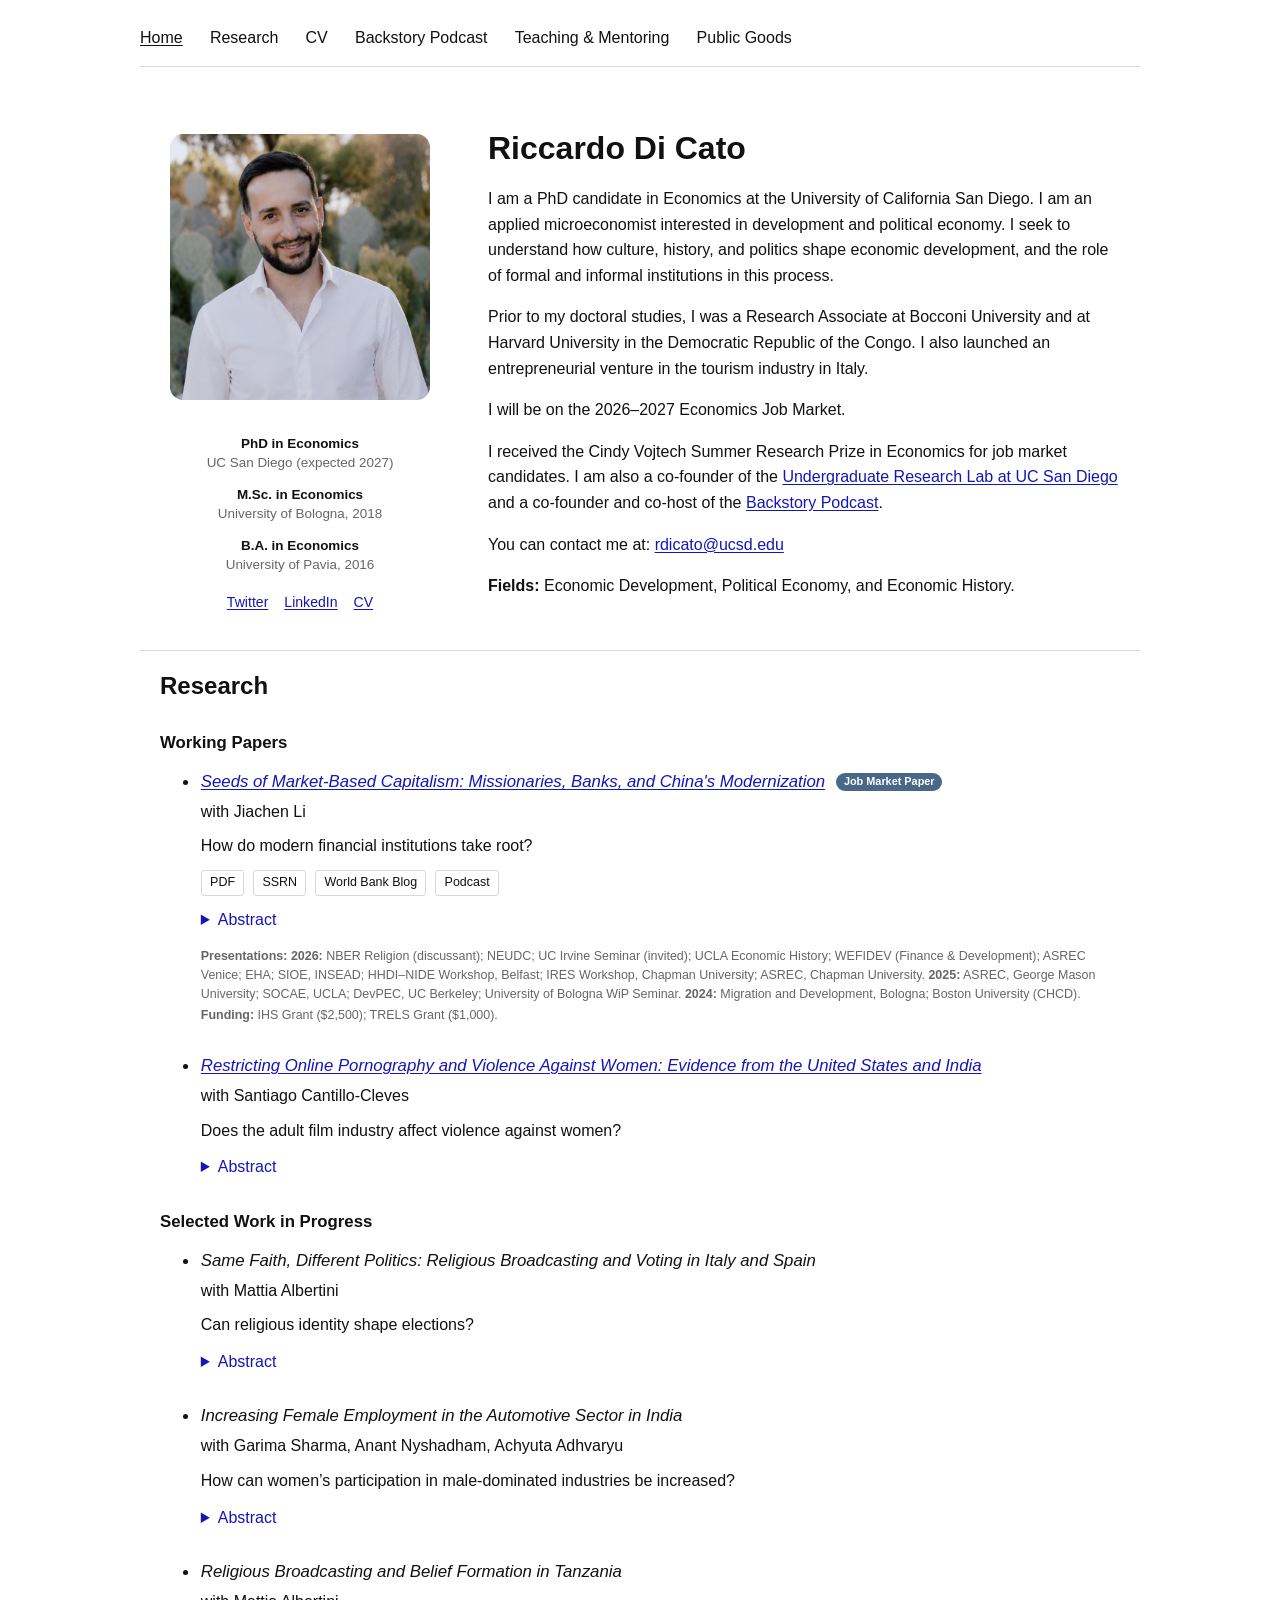
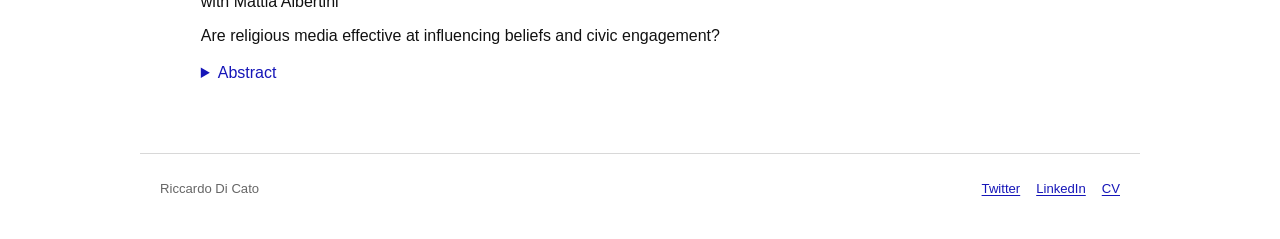
==== commit 4ae0c500: "Link podcast episode from job market paper" ====
--- a/index.html
+++ b/index.html
@@ -77,6 +77,7 @@
             <a href="assets/docs/DiCatoJMP.pdf?v=20261103231024" target="_blank" rel="noopener">PDF</a>
             <a href="https://papers.ssrn.com/sol3/papers.cfm?abstract_id=5039855" target="_blank" rel="noopener">SSRN</a>
             <a href="https://blogs.worldbank.org/en/impactevaluations/what-are-the-origins-of-china-s-market-based-capitalism--guest-p" target="_blank" rel="noopener">World Bank Blog</a>
+            <a href="https://open.spotify.com/episode/0fkQIrNTQ0wg1zdRQTXwpM" target="_blank" rel="noopener">Podcast</a>
           </div>
           <details><summary>Abstract</summary><p>How do modern financial institutions take root? We study this question in the context of China, which transitioned from traditional to modern banking following its opening to foreign powers in the nineteenth century. We explore the role of Christian missionaries in shaping the adoption of modern banks. Missionaries were among the first foreigners to reach China’s interior and played an important role in educating future bankers and translating the Western knowledge needed to operate these new institutions. Before the Communist takeover in 1949, we use a staggered difference-in-differences design to show that missionary arrival increased the number of modern banks by 31% and, with a delay, the number of enterprises by 27%. We then estimate the long-run effects of mission exposure after 1949 using variation induced by the timing of railway construction relative to national missionary inflows. The effect of missionary activity on banking disappeared under Maoist central planning but re-emerged as markets reopened after 1978. Evidence on surviving bankers and returning elites suggests that historical human capital became valuable again as China reopened to markets and reformed its financial system in 1984. Beyond banking, locations with greater historical mission exposure have higher GDP, more enterprises, and greater foreign investment. These findings suggest that missionaries planted the seeds of market-based capitalism, which lay dormant before re-emerging to shape China's modern development.</p></details>
           <div class="paper-meta"><p><strong>Presentations:</strong> <strong>2026:</strong> NBER Religion (discussant); NEUDC; UC Irvine Seminar (invited); UCLA Economic History; WEFIDEV (Finance &amp; Development); ASREC Venice; EHA; SIOE, INSEAD; HHDI–NIDE Workshop, Belfast; IRES Workshop, Chapman University; ASREC, Chapman University. <strong>2025:</strong> ASREC, George Mason University; SOCAE, UCLA; DevPEC, UC Berkeley; University of Bologna WiP Seminar. <strong>2024:</strong> Migration and Development, Bologna; Boston University (CHCD).</p><p><strong>Funding:</strong> IHS Grant ($2,500); TRELS Grant ($1,000).</p></div>
